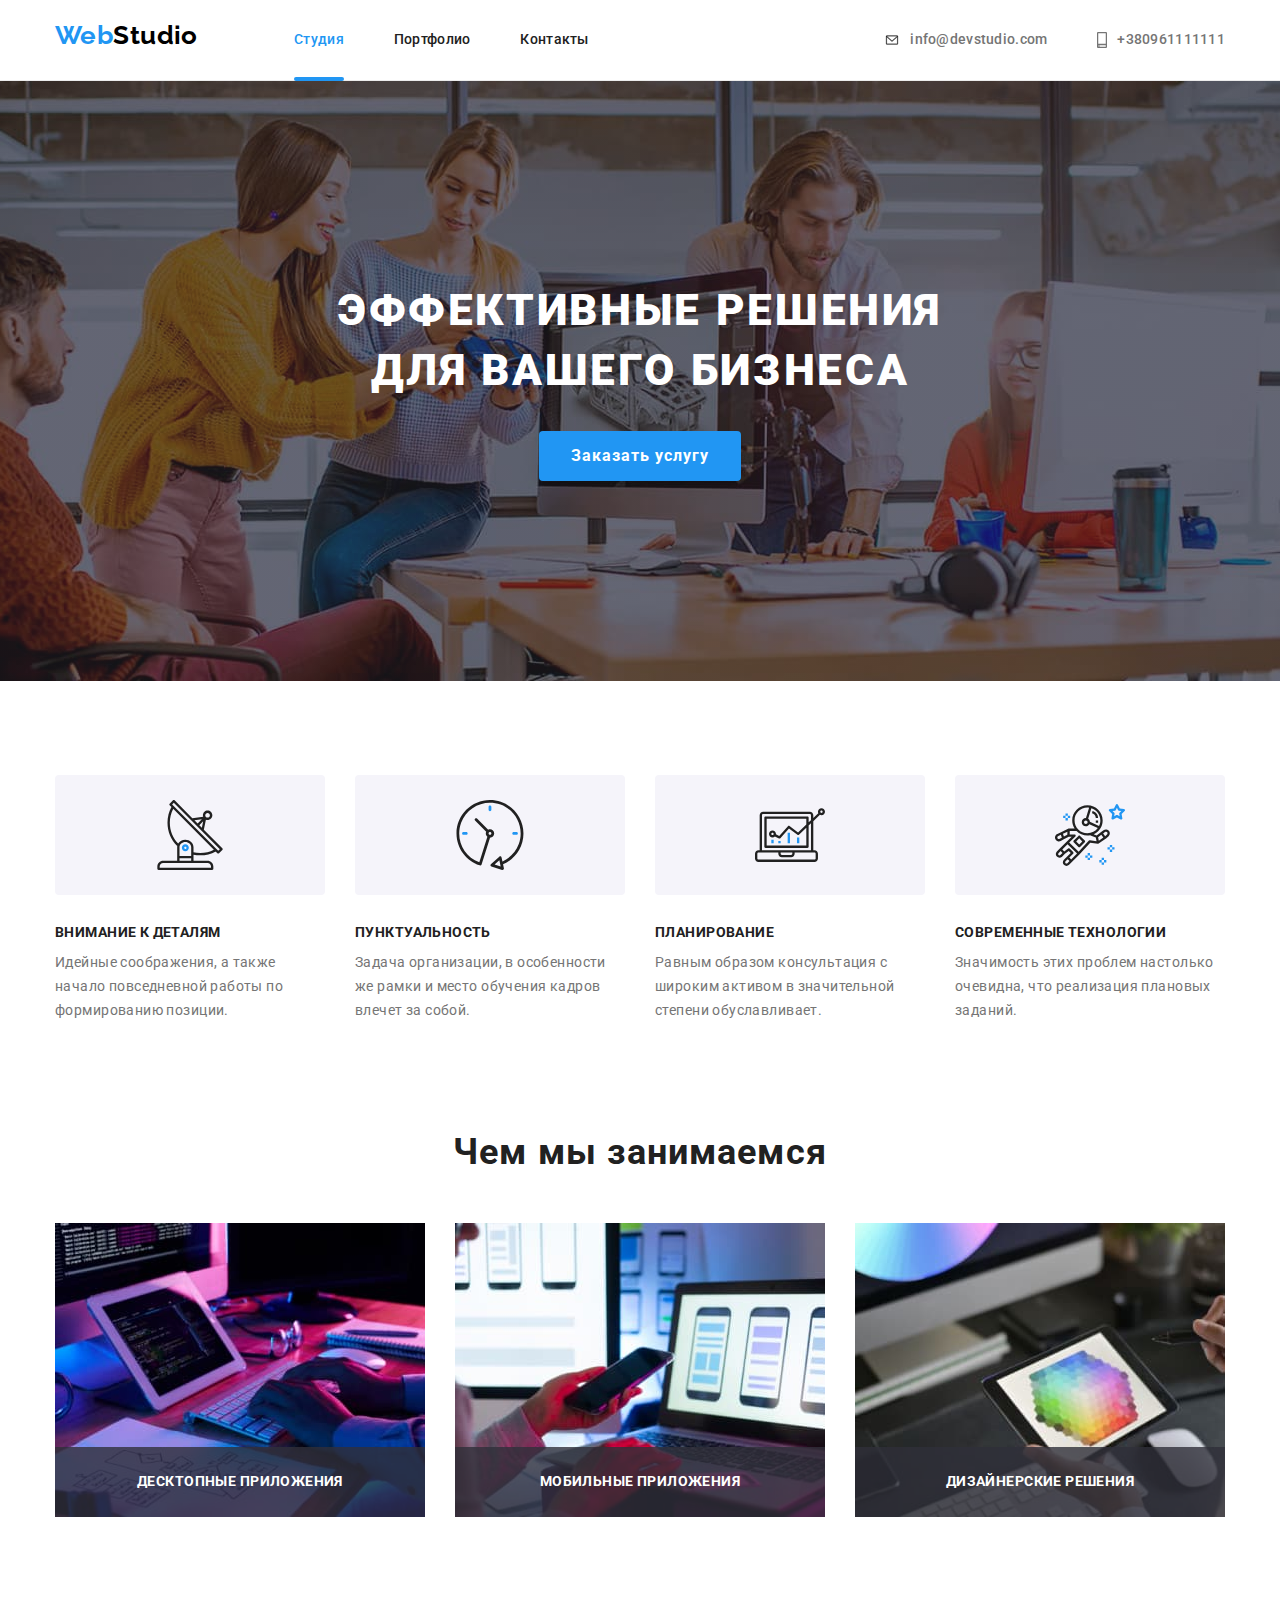
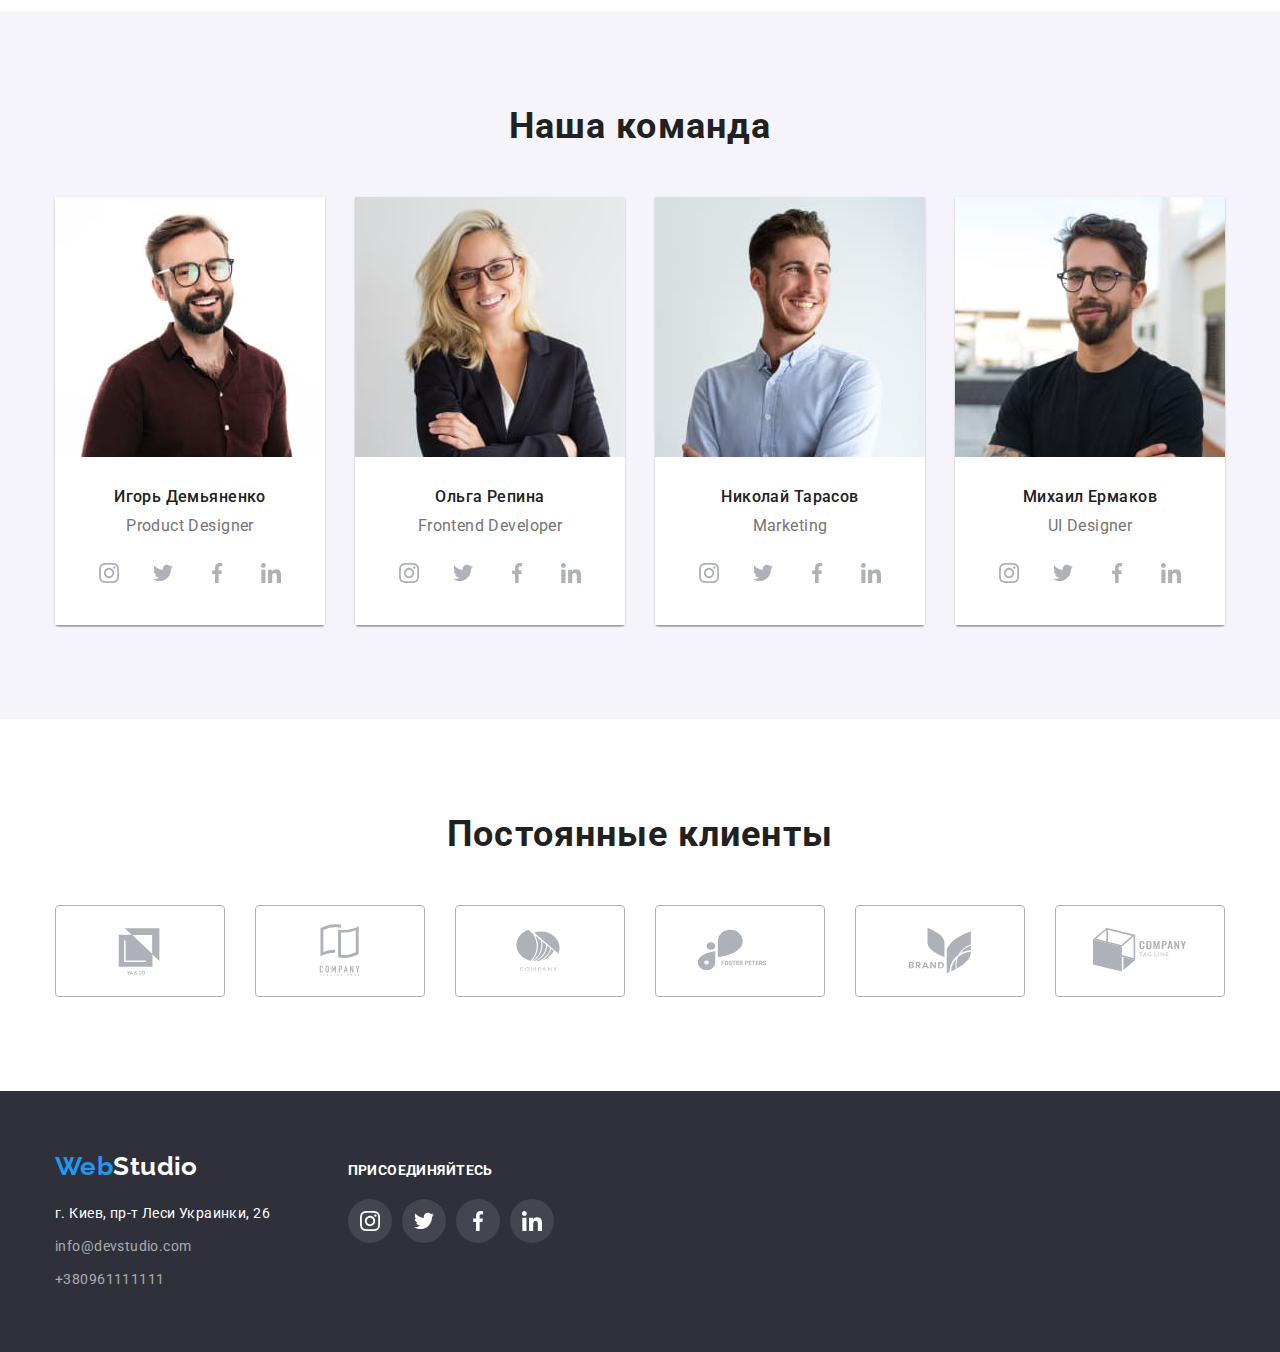
==== index.html @ c659d584 "start" ====
<!DOCTYPE html>
<html lang="ru">
  <head>
    <meta charset="UTF-8" />
    <meta http-equiv="X-UA-Compatible" content="IE=edge" />
    <meta name="viewport" content="width=device-width, initial-scale=1.0" />
    <title>Studio</title>

    <link rel="preconnect" href="https://fonts.gstatic.com" />
    <link
      href="https://fonts.googleapis.com/css2?family=Raleway:wght@700&family=Roboto:wght@400;500;700;900&display=swap"
      rel="stylesheet"
    />
    <link
      rel="stylesheet"
      href="https://cdnjs.cloudflare.com/ajax/libs/modern-normalize/1.0.0/modern-normalize.min.css"
    />
    <link rel="stylesheet" href="./css/styles.css" />
  </head>
  <body>
    <header class="page-header">
      <div class="conteiner main">
        <nav class="nav">
          <a class="link logo" href="#studio"
            ><span class="logo-part-one">Web</span><span class="logo-part-two">Studio</span>
          </a>

          <ul class="menu">
            <li class="menu-item"><a class="link menu-link current" href="#studio">Студия</a></li>
            <li class="menu-item"><a class="link menu-link" href="./portfolio.html">Портфолио</a></li>
            <li class="menu-item"><a class="link menu-link" href="#contacts">Контакты</a></li>
          </ul>
        </nav>

        <ul class="contacts">
          <li class="item address-item">
            <a class="link address-link" href="mailto:info@devstudio.com"
              ><svg class="icon-mail">
                <use href="./images/icons/icons.svg#icon-envelope"></use>
              </svg>
              info@devstudio.com</a
            >
          </li>
          <li class="item address-item">
            <a class="link address-link" href="tel:+380961111111">
              <svg class="icon-smartphone">
                <use href="./images/icons/icons.svg#icon-smartphone"></use>
              </svg>
              +380961111111
            </a>
          </li>
        </ul>
      </div>
    </header>

    <main>
      <!--Герой-->
      <section class="hero" id="studio">
        <div class="conteiner">
          <div class="hero-content">
            <h1 class="hero-title">Эффективные решения для вашего бизнеса</h1>
            <button class="hero-button" type="button" data-modal-open>Заказать услугу</button>
          </div>
        </div>
      </section>
      <!--Особенности-->
      <section class="section">
        <!--спрятать заголовок-->
        <div class="conteiner">
          <h2 class="section-title visually-hidden">Особенности</h2>
          <ul class="feature-list">
            <li class="feature-item icon-antenna">
              <div class="feature-icons">
                <svg class="feature-icon">
                  <use href="./images/icons/icons.svg#icon-antenna"></use>
                </svg>
              </div>
              <h3 class="feature-title">Внимание к деталям</h3>
              <p class="title-item">Идейные соображения, а также начало повседневной работы по формированию позиции.</p>
            </li>
            <li class="feature-item icon-clock">
              <div class="feature-icons">
                <svg class="feature-icon">
                  <use href="./images/icons/icons.svg#icon-clock"></use>
                </svg>
              </div>
              <h3 class="feature-title">Пунктуальность</h3>
              <p class="title-item">
                Задача организации, в особенности же рамки и место обучения кадров влечет за собой.
              </p>
            </li>
            <li class="feature-item icon-diagram">
              <div class="feature-icons">
                <svg class="feature-icon">
                  <use href="./images/icons/icons.svg#icon-diagram"></use>
                </svg>
              </div>
              <h3 class="feature-title">Планирование</h3>
              <p class="title-item">
                Равным образом консультация с широким активом в значительной степени обуславливает.
              </p>
            </li>
            <li class="feature-item icon-astronaut">
              <div class="feature-icons">
                <svg class="feature-icon">
                  <use href="./images/icons/icons.svg#icon-astronaut"></use>
                </svg>
              </div>
              <h3 class="feature-title">Современные технологии</h3>
              <p class="title-item">Значимость этих проблем настолько очевидна, что реализация плановых заданий.</p>
            </li>
          </ul>
        </div>
      </section>
      <!--Чем мы занимаемся-->
      <section class="work section">
        <div class="conteiner">
          <h2 class="section-title">Чем мы занимаемся</h2>
          <ul class="occupation-list">
            <li class="item occupation-item">
              <div class="occupation-img">
                <img src="./images/box1.jpg" alt="Компьютер" width="370" />
                <div class="work-text">
                  <p class="feature-title work">Десктопные приложения</p>
                </div>
              </div>
            </li>
            <li class="item occupation-item">
              <div class="occupation-img">
                <img src="./images/box2.jpg" alt="Ноутбук" width="370" />
                <div class="work-text">
                  <p class="feature-title work">Мобильные приложения</p>
                </div>
              </div>
            </li>
            <li class="item occupation-item">
              <div class="occupation-img">
                <img src="./images/box3.jpg" alt="Планшет" width="370" />
                <div class="work-text">
                  <p class="feature-title work">Дизайнерские решения</p>
                </div>
              </div>
            </li>
          </ul>
        </div>
      </section>

      <!--Команда-->
      <section class="team section">
        <div class="conteiner">
          <h2 class="section-title">Наша команда</h2>
          <ul class="list card-set team-list">
            <li class="item team-item">
              <img class="team-foto" src="./images/foto1.jpg" alt="Product Designer" width="270" />
              <div class="text-team">
                <h3 class="team-item-name">Игорь Демьяненко</h3>
                <p lang="en" class="team-item-position">Product Designer</p>
                <ul class="social-icons">
                  <li class="social-icons-item">
                    <a
                      href="https://www.instagram.com/"
                      class="social-icons-link"
                      target="_blank"
                      rel="noopener noreferrer"
                    >
                      <svg class="social-icons-svg">
                        <use href="./images/icons/icons.svg#icon-instagram"></use>
                      </svg>
                    </a>
                  </li>
                  <li class="social-icons-item">
                    <a
                      href="https://www.twitter.com/"
                      class="social-icons-link"
                      target="_blank"
                      rel="noopener noreferrer"
                    >
                      <svg class="social-icons-svg">
                        <use href="./images/icons/icons.svg#icon-twitter"></use>
                      </svg>
                    </a>
                  </li>
                  <li class="social-icons-item">
                    <a
                      href="https://www.facebook.com/ "
                      class="social-icons-link"
                      target="_blank"
                      rel="noopener noreferrer"
                    >
                      <svg class="social-icons-svg">
                        <use href="./images/icons/icons.svg#icon-facebook"></use>
                      </svg>
                    </a>
                  </li>
                  <li class="social-icons-item">
                    <a
                      href="https://www.linkedin.com/ "
                      class="social-icons-link"
                      target="_blank"
                      rel="noopener noreferrer"
                    >
                      <svg class="social-icons-svg">
                        <use href="./images/icons/icons.svg#icon-linkedin"></use>
                      </svg>
                    </a>
                  </li>
                </ul>
              </div>
            </li>
            <li class="item team-item">
              <img class="team-foto" src="./images/foto2.jpg" alt="Frontend Developer" width="270" />
              <div class="text-team">
                <h3 class="team-item-name">Ольга Репина</h3>
                <p lang="en" class="team-item-position">Frontend Developer</p>
                <ul class="social-icons">
                  <li class="social-icons-item">
                    <a
                      href="https://www.instagram.com/"
                      class="social-icons-link"
                      target="_blank"
                      rel="noopener noreferrer"
                    >
                      <svg class="social-icons-svg">
                        <use href="./images/icons/icons.svg#icon-instagram"></use>
                      </svg>
                    </a>
                  </li>
                  <li class="social-icons-item">
                    <a
                      href="https://www.twitter.com/"
                      class="social-icons-link"
                      target="_blank"
                      rel="noopener noreferrer"
                    >
                      <svg class="social-icons-svg">
                        <use href="./images/icons/icons.svg#icon-twitter"></use>
                      </svg>
                    </a>
                  </li>
                  <li class="social-icons-item">
                    <a
                      href="https://www.facebook.com/ "
                      class="social-icons-link"
                      target="_blank"
                      rel="noopener noreferrer"
                    >
                      <svg class="social-icons-svg">
                        <use href="./images/icons/icons.svg#icon-facebook"></use>
                      </svg>
                    </a>
                  </li>
                  <li class="social-icons-item">
                    <a
                      href="https://www.linkedin.com/ "
                      class="social-icons-link"
                      target="_blank"
                      rel="noopener noreferrer"
                    >
                      <svg class="social-icons-svg">
                        <use href="./images/icons/icons.svg#icon-linkedin "></use>
                      </svg>
                    </a>
                  </li>
                </ul>
              </div>
            </li>
            <li class="item team-item">
              <img class="team-foto" src="./images/foto3.jpg" alt="Marketing" width="270" />
              <div class="text-team">
                <h3 class="team-item-name">Николай Тарасов</h3>
                <p lang="en" class="team-item-position">Marketing</p>
                <ul class="social-icons">
                  <li class="social-icons-item">
                    <a
                      href="https://www.instagram.com/"
                      class="social-icons-link"
                      target="_blank"
                      rel="noopener noreferrer"
                    >
                      <svg class="social-icons-svg">
                        <use href="./images/icons/icons.svg#icon-instagram"></use>
                      </svg>
                    </a>
                  </li>
                  <li class="social-icons-item">
                    <a
                      href="https://www.twitter.com/"
                      class="social-icons-link"
                      target="_blank"
                      rel="noopener noreferrer"
                    >
                      <svg class="social-icons-svg">
                        <use href="./images/icons/icons.svg#icon-twitter"></use>
                      </svg>
                    </a>
                  </li>
                  <li class="social-icons-item">
                    <a
                      href="https://www.facebook.com/"
                      class="social-icons-link"
                      target="_blank"
                      rel="noopener noreferrer"
                    >
                      <svg class="social-icons-svg">
                        <use href="./images/icons/icons.svg#icon-facebook"></use>
                      </svg>
                    </a>
                  </li>
                  <li class="social-icons-item">
                    <a
                      href="https://www.linkedin.com/"
                      class="social-icons-link"
                      target="_blank"
                      rel="noopener noreferrer"
                    >
                      <svg class="social-icons-svg">
                        <use href="./images/icons/icons.svg#icon-linkedin"></use>
                      </svg>
                    </a>
                  </li>
                </ul>
              </div>
            </li>
            <li class="item team-item">
              <img class="team-foto" src="./images/foto4.jpg" alt="UI Designer" width="270" />
              <div class="text-team">
                <h3 class="team-item-name">Михаил Ермаков</h3>
                <p lang="en" class="team-item-position">UI Designer</p>
                <ul class="social-icons">
                  <li class="social-icons-item">
                    <a
                      href="https://www.instagram.com/"
                      class="social-icons-link"
                      target="_blank"
                      rel="noopener noreferrer"
                    >
                      <svg class="social-icons-svg">
                        <use href="./images/icons/icons.svg#icon-instagram"></use>
                      </svg>
                    </a>
                  </li>
                  <li class="social-icons-item">
                    <a
                      href="https://www.twitter.com/"
                      class="social-icons-link"
                      target="_blank"
                      rel="noopener noreferrer"
                    >
                      <svg class="social-icons-svg">
                        <use href="./images/icons/icons.svg#icon-twitter"></use>
                      </svg>
                    </a>
                  </li>
                  <li class="social-icons-item">
                    <a
                      href="https://www.facebook.com/"
                      class="social-icons-link"
                      target="_blank"
                      rel="noopener noreferrer"
                      ><svg class="social-icons-svg">
                        <use href="./images/icons/icons.svg#icon-facebook"></use>
                      </svg>
                    </a>
                  </li>
                  <li class="social-icons-item">
                    <a
                      href="https://www.linkedin.com/"
                      class="social-icons-link"
                      target="_blank"
                      rel="noopener noreferrer"
                      ><svg class="social-icons-svg">
                        <use href="./images/icons/icons.svg#icon-linkedin"></use>
                      </svg>
                    </a>
                  </li>
                </ul>
              </div>
            </li>
          </ul>
        </div>
      </section>
      <!--Клиенты-->
      <section class="section">
        <div class="conteiner">
          <h2 class="section-title">Постоянные клиенты</h2>
          <ul class="logo-icon-list list">
            <li class="logo-icon-item">
              <a href="" class="logo-icon-link" target="_blank" rel="noopener noreferrer">
                <svg class="icon-logo">
                  <use href="./images/icons/icons.svg#icon-logo1"></use>
                </svg>
              </a>
            </li>
            <li class="logo-icon-item">
              <a href="" class="logo-icon-link" target="_blank" rel="noopener noreferrer">
                <svg class="icon-logo">
                  <use href="./images/icons/icons.svg#icon-logo2"></use>
                </svg>
              </a>
            </li>
            <li class="logo-icon-item">
              <a href="" class="logo-icon-link" target="_blank" rel="noopener noreferrer">
                <svg class="icon-logo">
                  <use href="./images/icons/icons.svg#icon-logo3"></use>
                </svg>
              </a>
            </li>
            <li class="logo-icon-item">
              <a href="" class="logo-icon-link" target="_blank" rel="noopener noreferrer">
                <svg class="icon-logo">
                  <use href="./images/icons/icons.svg#icon-logo4"></use>
                </svg>
              </a>
            </li>
            <li class="logo-icon-item">
              <a href="" class="logo-icon-link" target="_blank" rel="noopener noreferrer">
                <svg class="icon-logo">
                  <use href="./images/icons/icons.svg#icon-logo5"></use>
                </svg>
              </a>
            </li>
            <li class="logo-icon-item">
              <a href="" class="logo-icon-link" target="_blank" rel="noopener noreferrer">
                <svg class="icon-logo">
                  <use href="./images/icons/icons.svg#icon-logo6"></use>
                </svg>
              </a>
            </li>
          </ul>
        </div>
      </section>
    </main>

    <footer class="footer" id="contacts">
      <div class="conteiner">
        <div class="footer-nav">
          <a class="logo-footer link" href="#studio" lang="en">
            <span class="logo-part-one">Web</span><span class="logo-part-t">Studio</span>
          </a>
          <address class="address">
            <ul class="footer-list">
              <li>
                <a class="link" href="https://goo.gl/maps/3yur5tBAN58PeFfx5" rel="noopener noreferrer"
                  >г. Киев, пр-т Леси Украинки, 26</a
                >
              </li>
              <li class="footer-contacts">
                <a class="link" href="mailto:info@devstudio.com"> info@devstudio.com </a>
              </li>
              <li class="footer-contacts">
                <a class="link" href="tel:+380961111111">+380961111111</a>
              </li>
            </ul>
          </address>
        </div>
        <div class="conect-box">
          <h3 class="feature-title conect">Присоединяйтесь</h3>
          <ul class="social-icons c-list">
            <li class="social-icons-item">
              <a
                href="https://www.instagram.com/"
                class="social-icons-link cl"
                target="_blank"
                rel="noopener noreferrer"
              >
                <svg class="social-icons-svg">
                  <use href="./images/icons/icons.svg#icon-instagram"></use>
                </svg>
              </a>
            </li>
            <li class="social-icons-item">
              <a href="https://www.twitter.com/" class="social-icons-link cl" target="_blank" rel="noopener noreferrer">
                <svg class="social-icons-svg">
                  <use href="./images/icons/icons.svg#icon-twitter"></use>
                </svg>
              </a>
            </li>
            <li class="social-icons-item">
              <a
                href="https://www.facebook.com/ "
                class="social-icons-link cl"
                target="_blank"
                rel="noopener noreferrer"
              >
                <svg class="social-icons-svg">
                  <use href="./images/icons/icons.svg#icon-facebook"></use>
                </svg>
              </a>
            </li>
            <li class="social-icons-item">
              <a
                href="https://www.linkedin.com/ "
                class="social-icons-link cl"
                target="_blank"
                rel="noopener noreferrer"
              >
                <svg class="social-icons-svg">
                  <use href="./images/icons/icons.svg#icon-linkedin"></use>
                </svg>
              </a>
            </li>
          </ul>
        </div>
      </div>
    </footer>
    <div class="backdrop is-hidden" data-modal>
      <div class="modal">
        <p></p>
        <button class="modal-close-button" type="button" data-modal-close>
          <svg class="close-black">
            <use href="./images/icons/icons.svg#icon-close"></use>
          </svg>
        </button>
      </div>
    </div>
    <script src="./js/modal.js"></script>
  </body>
</html>
---- css/styles.css ----
html {
  box-sizing: border-box;
}

*,
*::before,
*::after {
  box-sizing: inherit;
}

.conteiner {
  margin-left: auto;
  margin-right: auto;
  margin-top: 0;
  margin-bottom: 0;
  padding-right: 15px;
  padding-left: 15px;
  width: 1200px;
  /*outline: 2px solid blue;*/
}
:root {
  --primary-text-color: #212121;
  --hero-text-color: #ffffff;
  --accent-color: #2196f3;
  --logo-text-color: #000000;
  --secondary-text-color: #757575;
  --footer-contact-color: #ffffff99;

  --primary-bg-color: #ffffff;
  --secondary-bg-color: #f5f4fa;
  --footer-bg-color: #2f303a;
  --overlay-bg-color: rgba(33, 150, 243, 0.9);

  --primery-font-family: 'Roboto', sans-serif;
  --logo-font-family: 'Raleway', sans-serif;

  --header-border: #ececec;
  --portfolio-border: #eeeeee;

  --icon-color: #afb1b8;

  --duration: 250ms;
  --timing-function: cubic-bezier(0.4, 0, 0.2, 1);
}

body {
  background-color: var(--primary-bg-color);
  color: var(--primary-text-color);
  font-family: var(--primery-font-family);
  font-style: normal;
  font-weight: normal;
  font-size: 14px;
  letter-spacing: 0.03em;
}

h1,
h2,
h3,
p {
  margin-top: 0px;
}

.page-header .conteiner {
  display: flex;
  align-items: center;
  justify-content: flex-start;
}

.nav {
  margin-right: auto;
}

.header.section {
  padding-top: 0px;
}

.page-header {
  border-bottom-width: 1px;
  border-bottom-style: solid;
  border-bottom-color: var(--header-border);
}

/*Logo*/
.logo,
.logo-footer {
  font-family: var(--logo-font-family);
  text-decoration: none;
  font-size: 26px;
  line-height: 1.19;
  font-weight: 700;
}
.logo-part-one {
  color: var(--accent-color);
}
.logo-part-two {
  color: var(--logo-text-color);
}
.logo {
  display: inline-block;
  margin-right: 93px;
}

/*Menu */
ul {
  padding: 0;
  margin: 0;
  list-style: none;
  text-decoration: none;
}

.link {
  text-decoration: none;
}

.menu {
  display: inline-flex;
}

.menu .link {
  display: block;
  padding-top: 32px;
  padding-bottom: 32px;

  color: var(--primary-text-color);
  font-weight: 500;
  line-height: 1.14;
  letter-spacing: 0.02em;

  transition: color var(--duration) var(--timing-function);
}

.menu-item:not(:last-child) {
  /*outline: 1px solid red;*/
  margin-right: 50px;
}

.menu .link:hover,
.menu .link:focus,
.contacts .link:hover,
.contacts .link:focus,
.footer-list .link:hover,
.footer-list .link:focus {
  color: var(--accent-color);
}

.menu .link.current {
  color: var(--accent-color);
}

.menu-link {
  position: relative;
}

.menu-link::after {
  position: absolute;
  content: '';
  width: 100%;
  display: block;
  height: 4px;
  bottom: -1px;
  background-color: var(--accent-color);
  border-radius: 2px;
  opacity: 0;
}

.menu-link:after {
  opacity: 0;
}

.current::after {
  opacity: 1;
}

.menu-link:hover::after,
.menu-link:focus::after {
  opacity: 1;
}

/*Contacts*/
.contacts {
  display: inline-flex;
  font-style: inherit;
}
.contacts > .item {
  margin: 0px;
}

.contacts .item + .item {
  margin-left: 50px;
}
.contacts .link {
  color: var(--secondary-text-color);
  font-weight: 500;
  line-height: 1.14;
  letter-spacing: 0.02em;

  transition: color var(--duration) var(--timing-function);
}

.address-item:not(:last-child) {
  margin: 0px;
}

.address-link {
  display: flex;
  align-items: center;
}

.icon-mail {
  width: 16px;
  height: 12px;
  margin-right: 10px;
  stroke: currentColor;
}

.icon-smartphone {
  width: 10px;
  height: 16px;
  margin-right: 10px;
  stroke: currentColor;
}

/*Main*/
.hero {
  background-color: var(--footer-bg-color);
  max-width: 1600px;
  height: 600px;
  margin-right: auto;
  margin-left: auto;

  background-image: linear-gradient(to top left, rgba(47, 48, 58, 0.4), rgba(47, 48, 58, 0.4)),
    url('../images/hero.jpg');
  background-repeat: no-repeat;
  background-position: center;
  background-size: cover;
}

.conteiner .hero-content {
  padding-top: 200px;
  padding-bottom: 200px;
  margin-left: auto;
  margin-right: auto;
  text-align: center;
}

.hero-content {
  width: calc((100% / 12) * 7);
}

.hero-title {
  margin-bottom: 30px;
  color: var(--hero-text-color);
  font-weight: 900;
  font-size: 44px;
  line-height: 1.36;
  letter-spacing: 0.06em;
  text-transform: uppercase;
}

/*Button*/
.hero-button {
  margin-right: auto;
  margin-left: auto;
  min-width: 200px;
  min-height: 50px;
  padding: 10px 32px;
  display: flex;
  align-items: center;

  border-radius: 4px;
  border: none;
  font-style: inherit;
  font-weight: 700;
  font-size: 16px;
  line-height: 1.87;
  letter-spacing: 0.06em;
  color: var(--hero-text-color);
  background-color: var(--accent-color);
  box-shadow: 0px 4px 4px rgb(0 0 0 / 15%);
}

.button {
  padding: 6px 22px;
  color: var(--primary-text-color);
  border: 0px;
  background-color: var(--secondary-bg-color);
  cursor: pointer;
  font-family: inherit;
  font-weight: 500;
  font-size: 16px;
  line-height: 1.62;
  text-align: center;
  letter-spacing: 0.03em;
  border-radius: 4px;

  transition: background-color var(--duration) var(--timing-function), color var(--duration) var(--timing-function),
    box-shadow var(--duration) var(--timing-function);
}

.button:hover,
.button:focus {
  color: var(--hero-text-color);
  background-color: var(--accent-color);
  box-shadow: 0px 3px 1px rgba(0, 0, 0, 0.1), 0px 1px 2px rgba(0, 0, 0, 0.08), 0px 2px 2px rgba(0, 0, 0, 0.12);
}

/*Feature*/
.section {
  padding-top: 94px;
  padding-bottom: 94px;
}

.team {
  background-color: var(--secondary-bg-color);
}

.section-title {
  margin-bottom: 50px;
  text-align: center;
  font-weight: 700;
  font-size: 36px;
  line-height: 1.17;
  letter-spacing: 0.03em;
}

.feature-list {
  display: flex;
  flex-wrap: nowrap;
  padding: 0px;
  margin: 0px;
  margin-top: -30px;
  margin-left: -30px;
}

.feature-list > .feature-item {
  flex-basis: calc((100% - 4 * 30px) / 4);
  margin-top: 30px;
  margin-left: 30px;
}

.feature-title {
  margin-top: 0;
  margin-bottom: 10px;
  font-weight: 700;
  font-size: 14px;
  line-height: 1.14;
  text-transform: uppercase;
}

/*Feature-icons*/
.feature-icons {
  display: flex;
  justify-content: center;
  align-items: center;
  margin-bottom: 30px;
  width: 270px;
  height: 120px;
  border: 1px solid transparent;
  background-color: var(--secondary-bg-color);
  border-radius: 4px;
}

.feature-icon {
  width: 70px;
  height: 70px;
}

/*Occupation*/

.work.section {
  padding-top: 0px;
}

.occupation-list {
  display: flex;
  flex-wrap: wrap;

  margin-top: -30px;
  margin-left: -30px;
}

.occupation-list > .item {
  flex-basis: calc((100% - 3 * 30px) / 3);
  text-align: center;
}

.occupation-img {
  position: relative;
}

img {
  display: block;
  height: auto;
  max-width: 100%;
}

.work-text {
  display: flex;
  align-items: center;
  justify-content: center;
  position: absolute;

  background-color: rgba(47, 48, 58, 0.8);
  color: var(--hero-text-color);
  width: 100%;
  bottom: 0px;
  height: 70px;
}

.feature-title.work {
  color: var(--hero-text-color);
  margin-bottom: 0;
}

/*Team*/
.item {
  margin-top: 30px;
  margin-left: 30px;
}

.card-set {
  display: flex;
  flex-wrap: wrap;
  margin-top: -30px;
  margin-left: -30px;
}

.team-item {
  flex-basis: calc((100% - 4 * 30px) / 4);

  box-shadow: 0px 1px 3px rgba(0, 0, 0, 0.12), 0px 1px 1px rgba(0, 0, 0, 0.14), 0px 2px 1px rgba(0, 0, 0, 0.2);
  border-radius: 0px 0px 4px 4px;
}

.team-foto {
  margin-top: 0;
}

.title-item {
  margin-top: 0;
  line-height: 1.71;
}

.text-team {
  padding-top: 30px;
  padding-bottom: 30px;
  text-align: center;
  background-color: var(--hero-text-color);
}

.team-item-name {
  margin-top: 0;
  margin-bottom: 10px;
  font-weight: 500;
  font-size: 16px;
  line-height: 1.19;
}

.team-item-position {
  margin-bottom: 0;
  font-size: 16px;
  line-height: 1.19;
}

.title-item,
.team-item-position,
.work-title-item {
  color: var(--secondary-text-color);
}

.visually-hidden {
  position: absolute;
  width: 1px;
  height: 1px;
  margin: -1px;
  border: 0;
  padding: 0;
  white-space: nowrap;
  clip-path: inset(100%);
  clip: rect(0 0 0 0);
  overflow: hidden;
}

/*Social*/
.social-icons-item:not(:last-child) {
  margin-right: 10px;
}

.social-icons-link {
  margin-top: 16px;
  display: flex;
  align-items: center;
  justify-content: center;
  width: 44px;
  height: 44px;
  border-radius: 50%;
  background-color: var(--primary-bg-color);
  color: var(--icon-color);

  transition: background-color var(--duration) var(--timing-function), color var(--duration) var(--timing-function);
}

.social-icons-link:hover .social-icons-svg,
.social-icons-link:focus .social-icons-svg {
  fill: var(--hero-text-color);
}

.social-icons-link:hover,
.social-icons-link:focus,
.social-icons-link.cl:hover,
.social-icons-link.cl:focus {
  background-color: var(--accent-color);
}

.social-icons {
  display: inline-flex;
}

.social-icons-svg {
  width: 20px;
  height: 20px;
  fill: currentColor;
}

/* Постоянные клиенты */
.logo-icon-list {
  display: inline-flex;
}

.logo-icon-item:not(:last-child) {
  margin-right: 30px;
}

.logo-icon-link {
  display: flex;
  justify-content: center;
  align-items: center;
  width: 170px;
  height: 92px;
  border: 1px solid var(--icon-color);
  box-sizing: border-box;
  border-radius: 4px;
  color: var(--icon-color);

  transition-property: color border-color;
  transition-duration: var(--duration);
  transition-timing-function: var(--timing-function);
}

.logo-icon-link:hover,
.logo-icon-link:focus {
  border: 1px solid var(--accent-color);
  color: var(--accent-color);
}

.icon-logo {
  width: 106px;
  height: 60px;
  fill: currentColor;
}

/*FOOTER*/
.footer .conteiner {
  display: flex;
  align-items: baseline;
}

.logo-footer.link {
  margin: 0px;
}

.footer {
  background-color: var(--footer-bg-color);
  padding-top: 60px;
  padding-bottom: 60px;
}

.footer-nav {
  width: calc(100% / 12 * 3);
}

.footer .link {
  color: var(--hero-text-color);
}

.address {
  margin: 20px 0px 0px;
}

.footer-list {
  font-style: normal;
  line-height: 1.71;
}

.footer-contacts .link {
  color: var(--footer-contact-color);
}
.footer-list .link {
  transition: color var(--duration) var(--timing-function);
}

.footer-contacts {
  margin-top: 9px;
}

.logo-part-t {
  color: var(--hero-text-color);
}

.conect-box {
  width: calc(100% / 12 * 3);
  justify-content: center;
  align-content: center;
}

.feature-title.conect {
  color: var(--hero-text-color);
  margin-bottom: 20px;
}

.social-icons.c-list {
  display: flex;
}

.social-icons-link.cl {
  background-color: rgba(255, 255, 255, 0.1);
  color: var(--hero-text-color);
  margin-top: 0px;
}

/*PORTFOLIO*/
.btn-p {
  margin-top: 0;
  margin-bottom: 50px;
  text-align: center;
}

.button {
  font-weight: 500;
  font-size: 16px;
  line-height: 1.62;
  text-align: center;
  letter-spacing: 0.03em;
  border-radius: 4px;
  padding: 6px 22px;
}

.button-list {
  display: inline-flex;
  margin-right: auto;
  margin-left: auto;
}

.button-list .button {
  display: block;
}

.button-item:not(:last-child) {
  margin-right: 8px;
}

.works-foto {
  display: block;
  max-width: 100%;
  height: auto;
}

.portfolio-item {
  flex-basis: calc((100% - 3 * 30px) / 3);

  margin-left: 30px;
  margin-top: 30px;
}

.portfolio-link {
  display: block;
  transition: box-shadow var(--duration) var(--timing-function);
}

.portfolio-link:hover,
.portfolio-link:focus {
  border: 1px solid var(--primary-white-color);
  box-shadow: 0px 1px 1px rgba(0, 0, 0, 0.12), 0px 4px 4px rgba(0, 0, 0, 0.06), 1px 4px 6px rgba(0, 0, 0, 0.16);
}

.portfolio-list {
  padding: 0px;
  margin: 0px;
  list-style: none;
  display: flex;
  flex-wrap: wrap;

  margin-left: -30px;
  margin-top: -30px;
}

.portfolio-content {
  padding: 20px 0 20px 24px;
  background: var(--primary-bg-color);
  border-right: 1px solid var(--portfolio-border);
  border-bottom: 1px solid var(--portfolio-border);
  border-left: 1px solid var(--portfolio-border);
}

.work-title {
  color: var(--primary-text-color);
  margin-bottom: 4px;
  font-weight: 700;
  font-size: 18px;
  line-height: 2;
  letter-spacing: 0.06em;
}

.work-title-item {
  margin-bottom: 0;
  font-size: 16px;
  line-height: 1.87;
}

/*Overlay*/
.box {
  position: relative;
  width: 100%;
  height: 100%;
  margin-left: auto;
  margin-right: auto;
  overflow: hidden;
}

.box:hover .overlay {
  transform: translatey(0);
}

.overlay {
  position: absolute;
  top: 0;
  bottom: 0;
  width: 100%;
  height: 100%;
  background-color: var(--overlay-bg-color);

  transform: translatey(100%);
  transition: transform var(--duration) var(--timing-function);
}

.overlay > p {
  color: var(--hero-text-color);

  margin: 0;
  padding-top: 63px;
  padding-right: 24px;
  padding-bottom: 63px;
  padding-left: 24px;

  font-size: 18px;
  line-height: 1.56;
}

/*Backdrop*/

.backdrop {
  position: fixed;
  top: 0;
  left: 0;
  width: 100%;
  height: 100%;
  background: rgba(0, 0, 0, 0.2);
  overflow: auto;
}

.is-hidden {
  opacity: 0;
  visibility: hidden;
  pointer-events: none;
}

.modal {
  position: absolute;
  top: 50%;
  left: 50%;
  transform: translate(-50%, -50%) scale(1);
  width: 100%;
  max-width: 528px;
  min-height: 581px;
  padding: 40px 30px;
  background-color: var(--primary-bg-color);
  border-radius: 4px;

  transition: transform var(--duration) var(--timing-function);
}

.close-black {
  width: 11px;
  height: 11px;
}

.modal-close-button {
  position: absolute;
  top: 8px;
  right: 8px;
  display: inline-block;
  border: 1px solid rgba(0, 0, 0, 0.1);
  border-radius: 50%;
  width: 30px;
  height: 30px;

  background-color: var(--primary-bg-color);
}
.feature-icons {
  display: flex;
  justify-content: center;
  align-items: center;
  margin-bottom: 30px;
  width: 270px;
  height: 120px;
  border: 1px solid transparent;
  background-color: var(--secondary-bg-color);
  border-radius: 4px;
}
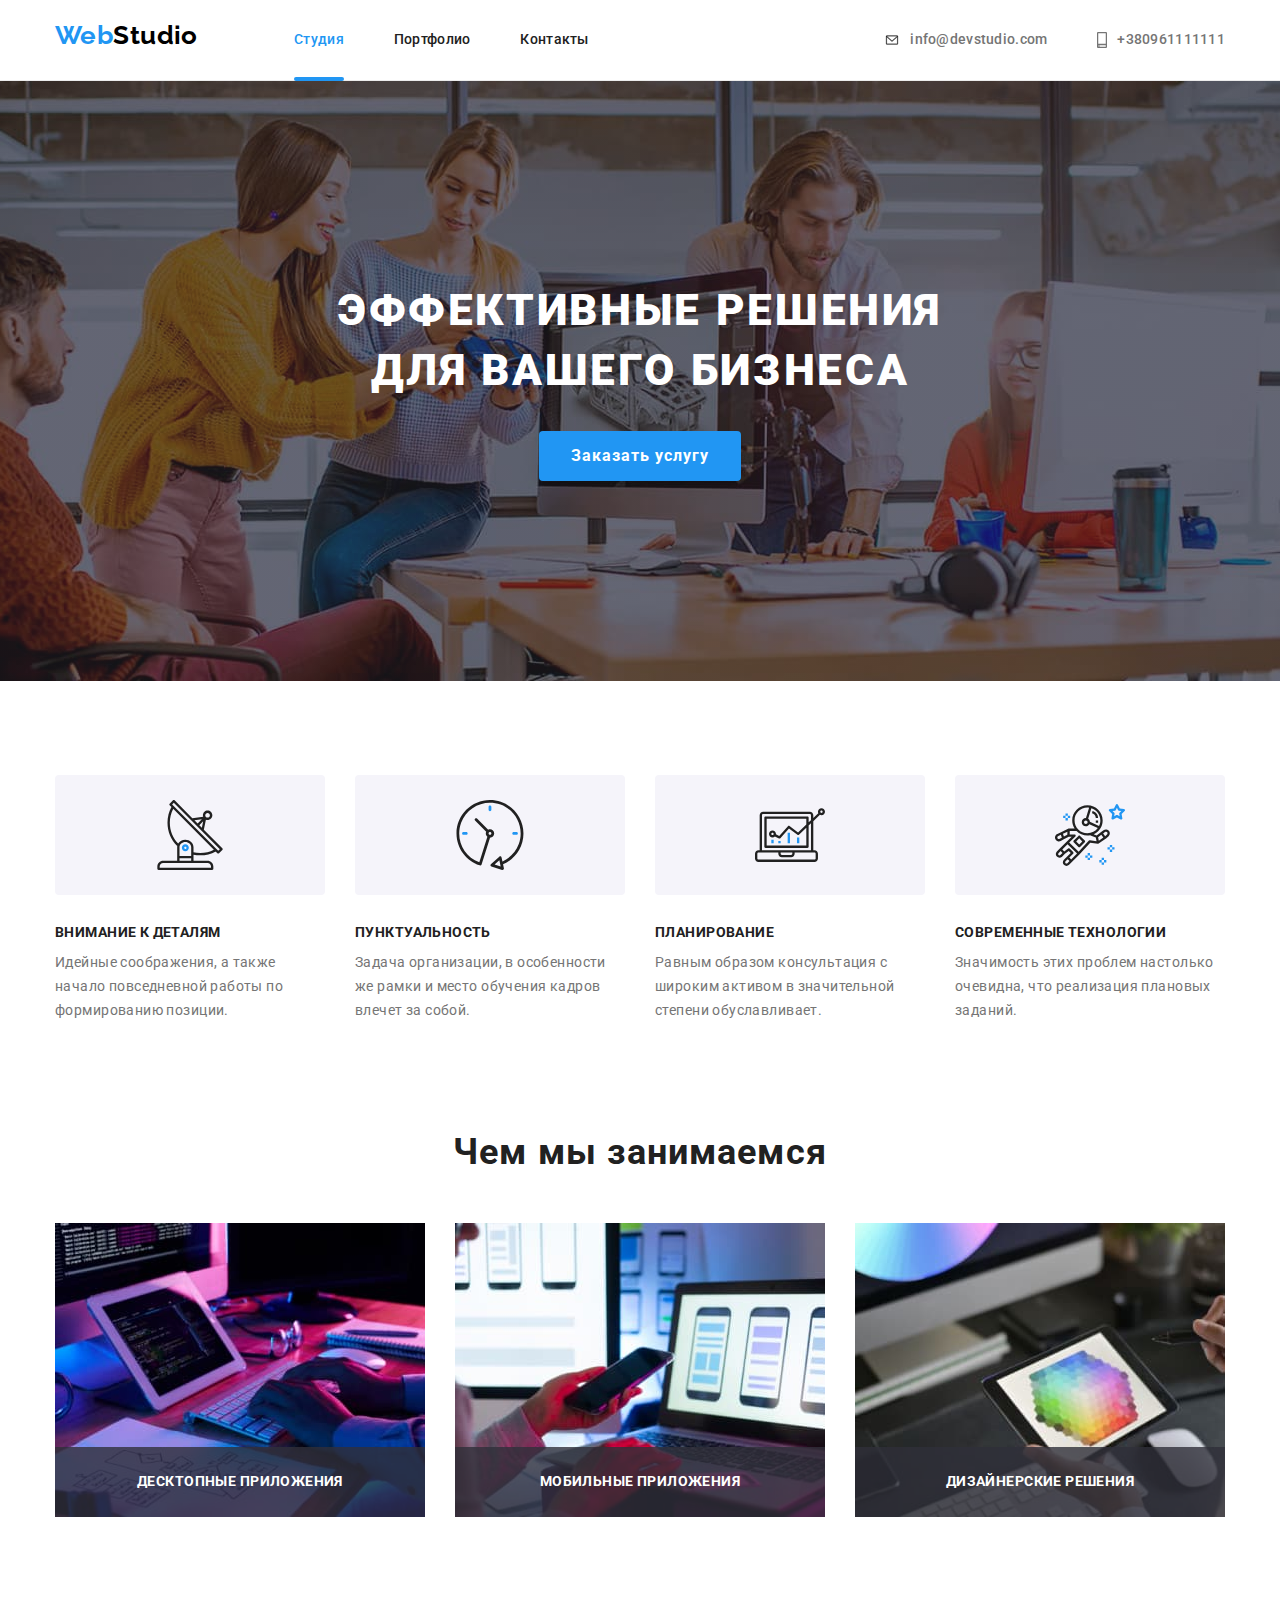
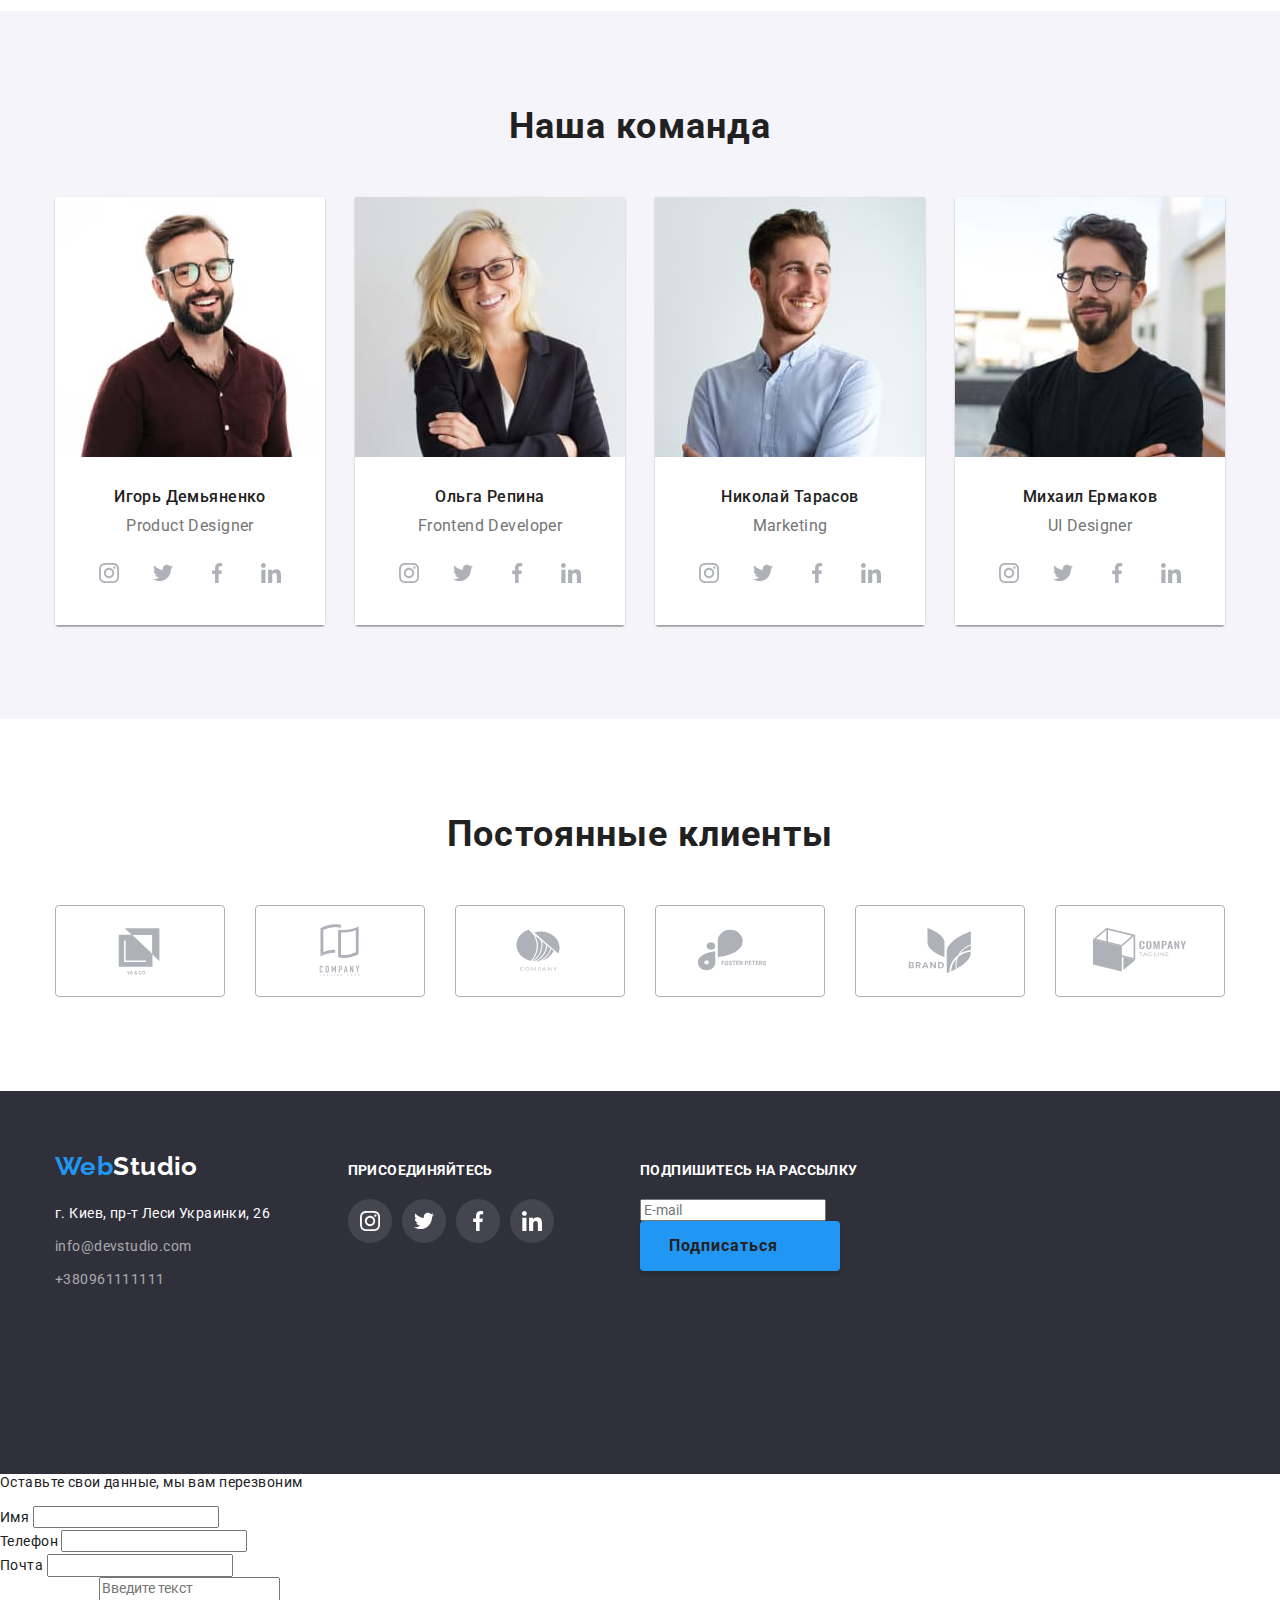
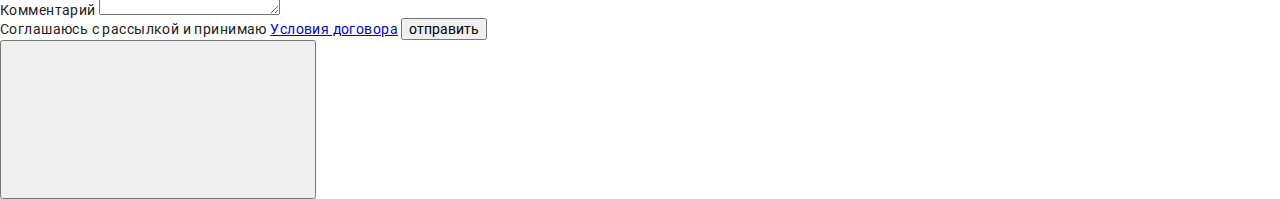
==== commit 674f64d9: "html+" ====
--- a/index.html
+++ b/index.html
@@ -501,14 +501,72 @@
             </li>
           </ul>
         </div>
+        <div class="subskribe">
+          <h3 class="feature-title conect">Подпишитесь на рассылку</h3>
+          <div class="footer-form">
+            <div class="footer-form-item">
+              <label for="footer-email" class="footer-form-label"></label>
+              <input type="email" name="email" placeholder="E-mail" class="footer-form-input" id="footer-email" />
+            </div>
+            <button type="submit" class="footer-submit-button">
+              Подписаться
+              <svg class="submit-icon">
+                <use href="./images/icons/icons.svg#icon-"></use>
+              </svg>
+            </button>
+          </div>
+        </div>
       </div>
     </footer>
     <div class="backdrop is-hidden" data-modal>
       <div class="modal">
-        <p></p>
+        <form action="" class="js-speaker-form">
+          <div class="form-group" role="group" aria-labelledby="contact-details-head">
+            <p class="form-title" id="contacts-details-head">Оставьте свои данные, мы вам перезвоним</p>
+            <div class="form-item">
+              <label for="user-name">Имя</label>
+              <input type="text" name="name" class="form-input" id="user-name" />
+              <svg class="icon-form" width="18px" height="18px">
+                <use href="./images/icons/icons.svg#icon- "></use>
+              </svg>
+            </div>
+            <div class="form-item">
+              <label for="user-tel">Телефон</label>
+              <input type="text" name="tel" class="form-input" id="user-tel" />
+              <svg class="icon-form" width="18px" height="18px">
+                <use href="./images/icons/icons.svg#icon- "></use>
+              </svg>
+            </div>
+            <div class="form-item">
+              <label for="user-email">Почта</label>
+              <input type="text" name="email" class="form-input" id="user-email" />
+              <svg class="icon-form" width="18px" height="18px">
+                <use href="./images/icons/icons.svg#icon- "></use>
+              </svg>
+            </div>
+
+            <div class="form-item">
+              <label for="user-comment">Комментарий</label>
+              <textarea
+                name="comment"
+                placeholder="Введите текст"
+                class="form-input-cooment"
+                id="user-comment"
+              ></textarea>
+            </div>
+            <label class="field">
+              <input type="checkbox" name="user-checkbox" class="checkbox visually-hidden" id="checkbox" />
+              <label class="checkbox-label" for="checkbox">
+                Соглашаюсь с рассылкой и принимаю <a href="#" class="checkbox-link">Условия договора</a></label
+              >
+
+              <button type="submit" class="btn">отправить</button>
+            </label>
+          </div>
+        </form>
         <button class="modal-close-button" type="button" data-modal-close>
           <svg class="close-black">
-            <use href="./images/icons/icons.svg#icon-close"></use>
+            <use href="./images/icons/icons.svg#icon-"></use>
           </svg>
         </button>
       </div>
--- a/css/styles.css
+++ b/css/styles.css
@@ -628,6 +628,50 @@
   margin-top: 0px;
 }
 
+.footer-submit-button {
+
+  display: inline-block;
+  
+  padding-top: 10px;
+  padding-bottom: 10px;
+  padding-left: 29px;
+   
+    
+width: 200px;
+  height: 50px;
+  background: var(--accent-color);
+  box-shadow: 0px 4px 4px rgba(0, 0, 0, 0.15);
+  border-radius: 4px;
+  border: none;
+
+  font-weight: 700;
+    font-size: 16px;
+    line-height: 1.87;
+    letter-spacing: 0.06em;
+    cursor: pointer;
+}
+
+.footer-submit-button {
+    position: relative;
+    padding-left: 29px;
+    padding-top: 10px;
+    padding-bottom: 10px;
+    padding-right: 62px;
+    display: inline-block;
+    color: var(--primary-white-color);
+    background-color: var(--accent-color);
+    border-color: var(--accent-color);
+    font-weight: 700;
+    font-size: 16px;
+    line-height: 1.87;
+    letter-spacing: 0.06em;
+    cursor: pointer;
+    width: 200px;
+    height: 50px;
+    border: none;
+    border-radius: 4px;
+    box-shadow: 0px 4px 4px rgb(0 0 0 / 15%);
+    transition: background-color 250ms cubic-bezier(0.4, 0, 0.2, 1);
 /*PORTFOLIO*/
 .btn-p {
   margin-top: 0;
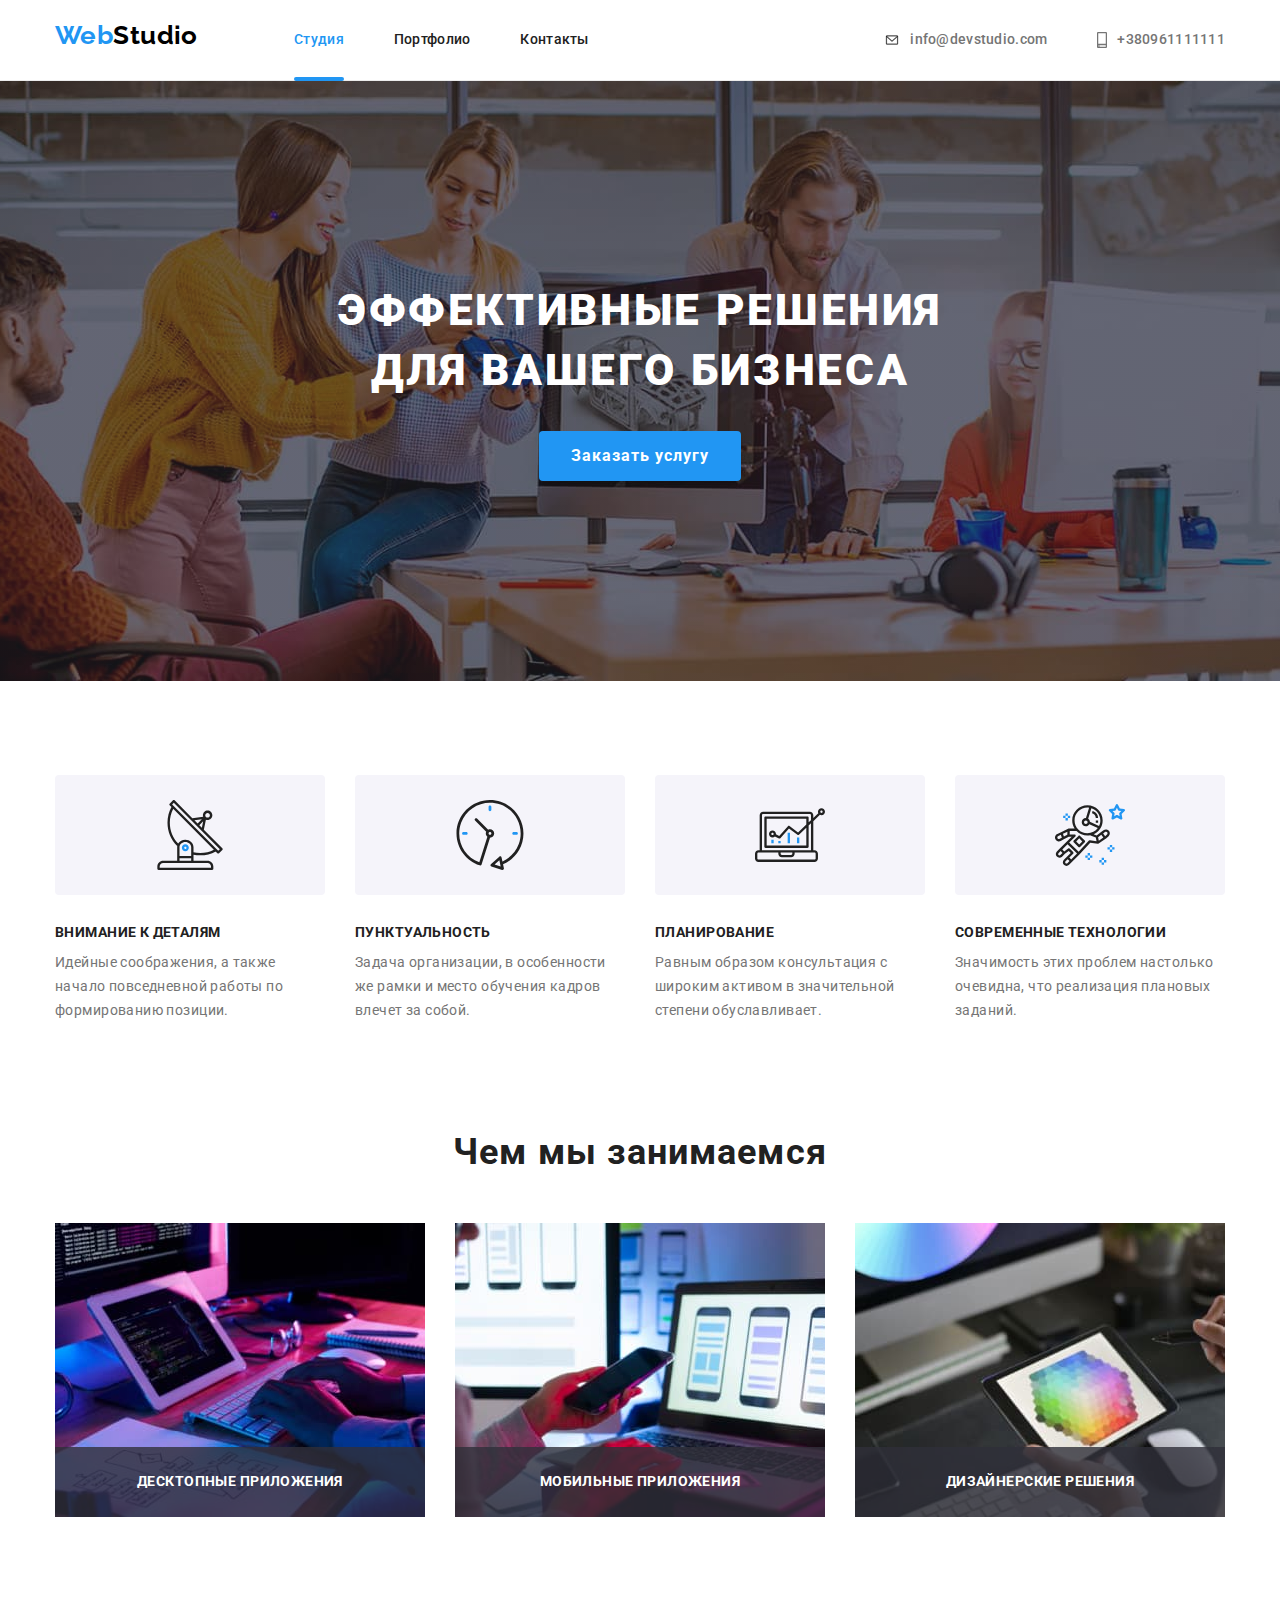
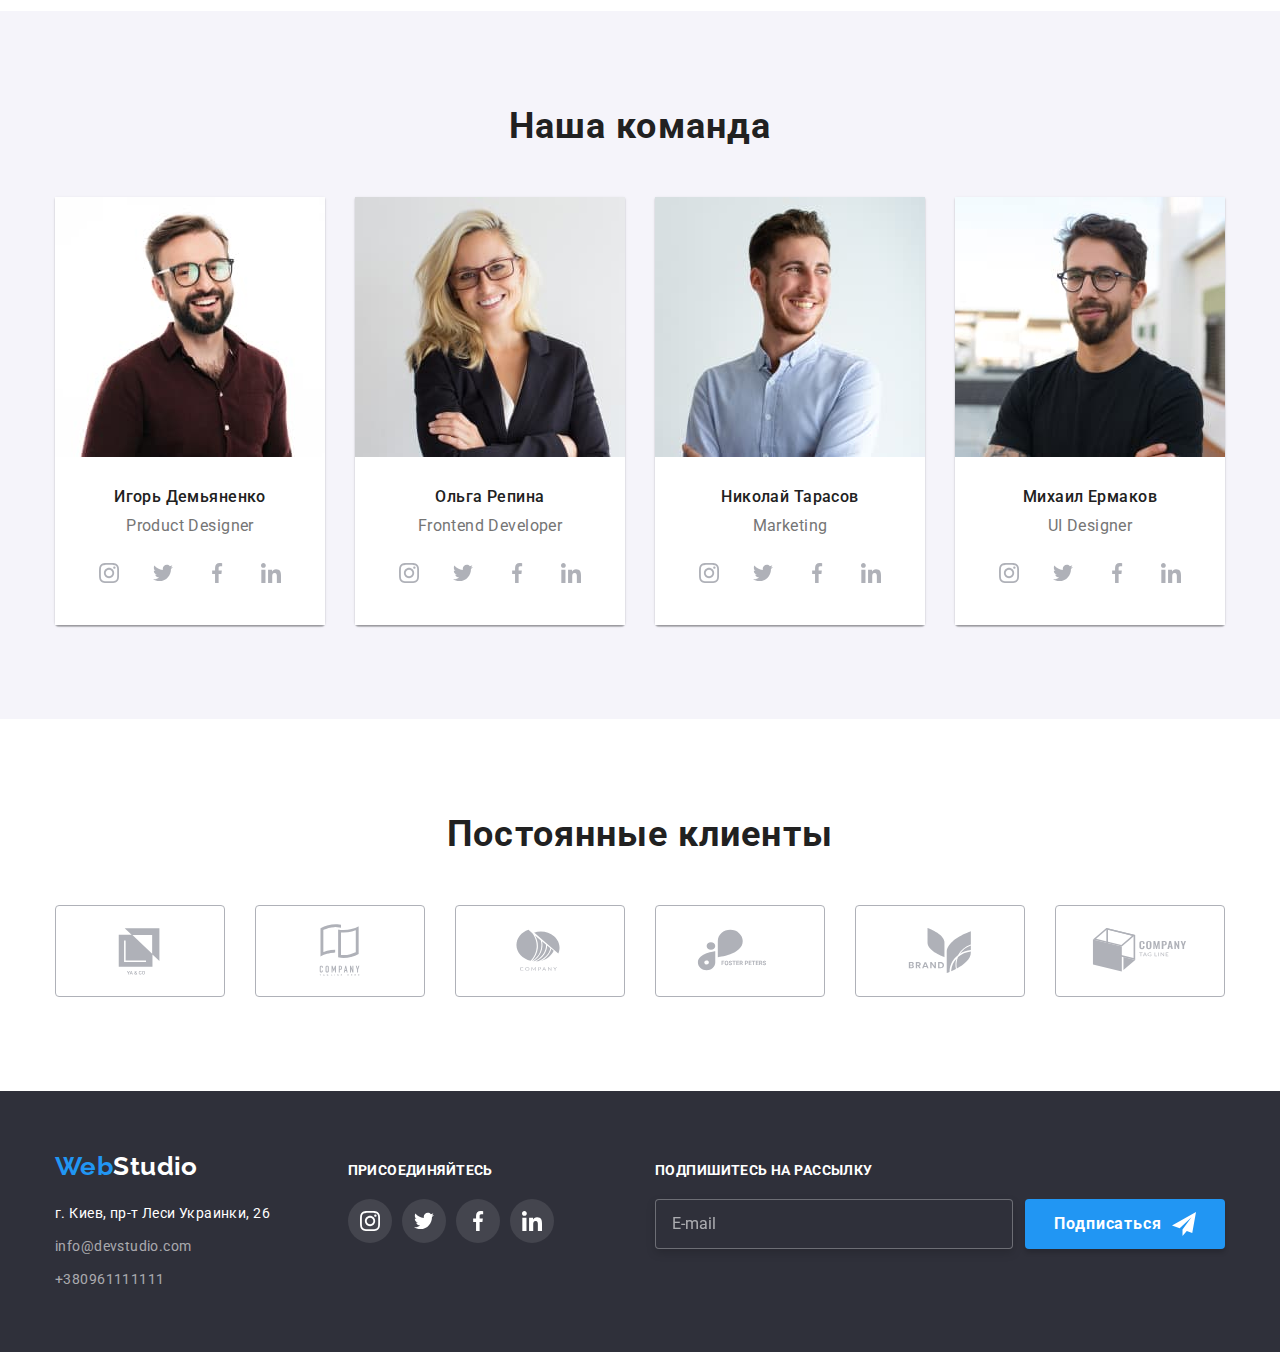
==== commit c7b366f0: "+ modal forma" ====
--- a/index.html
+++ b/index.html
@@ -501,7 +501,7 @@
             </li>
           </ul>
         </div>
-        <div class="subskribe">
+        <div class="subscribe-box">
           <h3 class="feature-title conect">Подпишитесь на рассылку</h3>
           <div class="footer-form">
             <div class="footer-form-item">
@@ -510,8 +510,8 @@
             </div>
             <button type="submit" class="footer-submit-button">
               Подписаться
-              <svg class="submit-icon">
-                <use href="./images/icons/icons.svg#icon-"></use>
+              <svg class="submit-icon" width="24px" height="24px">
+                <use href="./images/icons/icons.svg#icon-send"></use>
               </svg>
             </button>
           </div>
@@ -520,53 +520,61 @@
     </footer>
     <div class="backdrop is-hidden" data-modal>
       <div class="modal">
-        <form action="" class="js-speaker-form">
-          <div class="form-group" role="group" aria-labelledby="contact-details-head">
-            <p class="form-title" id="contacts-details-head">Оставьте свои данные, мы вам перезвоним</p>
+        <form class="js-speaker-form">
+          <div class="form-group" role="group" aria-labelby="contact-details-head">
+            <p class="form-title" id="contact-details-head">Оставьте свои данные, мы вам перезвоним</p>
             <div class="form-item">
-              <label for="user-name">Имя</label>
+              <label for="user-name" class="form-label">Имя </label>
               <input type="text" name="name" class="form-input" id="user-name" />
               <svg class="icon-form" width="18px" height="18px">
-                <use href="./images/icons/icons.svg#icon- "></use>
+                <use href="./images/icons/icons.svg#icon-person"></use>
               </svg>
             </div>
             <div class="form-item">
-              <label for="user-tel">Телефон</label>
-              <input type="text" name="tel" class="form-input" id="user-tel" />
+              <label for="user-tel" class="form-label">Телефон</label>
+              <input type="tel" name="tel" class="form-input" id="user-tel" />
               <svg class="icon-form" width="18px" height="18px">
-                <use href="./images/icons/icons.svg#icon- "></use>
+                <use href="./images/icons/icons.svg#icon-phone"></use>
               </svg>
             </div>
             <div class="form-item">
-              <label for="user-email">Почта</label>
-              <input type="text" name="email" class="form-input" id="user-email" />
+              <label for="user-email" class="form-label">Почта</label>
+              <input type="email" name="email" class="form-input" id="user-email" />
               <svg class="icon-form" width="18px" height="18px">
-                <use href="./images/icons/icons.svg#icon- "></use>
+                <use href="./images/icons/icons.svg#icon-email"></use>
               </svg>
             </div>
-
             <div class="form-item">
-              <label for="user-comment">Комментарий</label>
+              <label for="user-comment" class="form-label">Комментарий</label>
               <textarea
                 name="comment"
                 placeholder="Введите текст"
-                class="form-input-cooment"
+                class="form-input-comment"
                 id="user-comment"
               ></textarea>
             </div>
+
             <label class="field">
-              <input type="checkbox" name="user-checkbox" class="checkbox visually-hidden" id="checkbox" />
-              <label class="checkbox-label" for="checkbox">
-                Соглашаюсь с рассылкой и принимаю <a href="#" class="checkbox-link">Условия договора</a></label
-              >
-
-              <button type="submit" class="btn">отправить</button>
+              <input class="checkbox" type="checkbox" name="agreement" required />
+              <span class="check"></span>
+              <svg class="icon-check" width="16" height="15">
+                <use href="./images/icons/icons.svg#icon-check"></use>
+              </svg>
+              <p class="field-label">
+                Соглашаюсь с рассылкой и принимаю
+                <a class="license-contract" href="">Условия договора</a>
+              </p>
             </label>
+
+            <div class="button-thumb">
+              <button type="submit" class="submit-button">Отправить</button>
+            </div>
           </div>
         </form>
+
         <button class="modal-close-button" type="button" data-modal-close>
           <svg class="close-black">
-            <use href="./images/icons/icons.svg#icon-"></use>
+            <use href="./images/icons/icons.svg#icon-close"></use>
           </svg>
         </button>
       </div>
--- a/css/styles.css
+++ b/css/styles.css
@@ -628,50 +628,81 @@
   margin-top: 0px;
 }
 
+/*subscribe-box*/
+
+.subscribe-box {
+  margin-left: auto;
+}
+
+.footer-form {
+  display: flex;
+}
+
+.footer-form-input {
+  width: 358px;
+  height: 50px;
+
+  margin-right: 12px;
+  padding: 15px 16px;
+
+  border: 1px solid rgba(255, 255, 255, 0.3);
+  filter: drop-shadow(0px 4px 4px rgba(0, 0, 0, 0.15));
+  border-radius: 4px;
+
+  color: var(--primary-bg-color);
+  background-color: var(--footer-bg-color);
+}
+
+.footer-form-input::placeholder {
+  display: flex;
+  align-items: center;
+
+  font-weight: 400;
+  font-size: 16px;
+  line-height: 1.25;
+  color: rgba(255, 255, 255, 0.6);
+}
+
 .footer-submit-button {
-
-  display: inline-block;
-  
+  position: relative;
+  display: flex;
+  justify-content: center;
+  align-items: center;
+
   padding-top: 10px;
   padding-bottom: 10px;
-  padding-left: 29px;
-   
-    
-width: 200px;
+
+  width: 200px;
   height: 50px;
-  background: var(--accent-color);
+
+  color: var(--hero-text-color);
+  background-color: var(--accent-color);
+  border-color: var(--accent-color);
+
   box-shadow: 0px 4px 4px rgba(0, 0, 0, 0.15);
   border-radius: 4px;
   border: none;
 
   font-weight: 700;
-    font-size: 16px;
-    line-height: 1.87;
-    letter-spacing: 0.06em;
-    cursor: pointer;
-}
-
-.footer-submit-button {
-    position: relative;
-    padding-left: 29px;
-    padding-top: 10px;
-    padding-bottom: 10px;
-    padding-right: 62px;
-    display: inline-block;
-    color: var(--primary-white-color);
-    background-color: var(--accent-color);
-    border-color: var(--accent-color);
-    font-weight: 700;
-    font-size: 16px;
-    line-height: 1.87;
-    letter-spacing: 0.06em;
-    cursor: pointer;
-    width: 200px;
-    height: 50px;
-    border: none;
-    border-radius: 4px;
-    box-shadow: 0px 4px 4px rgb(0 0 0 / 15%);
-    transition: background-color 250ms cubic-bezier(0.4, 0, 0.2, 1);
+  font-size: 16px;
+  line-height: 1.87;
+  letter-spacing: 0.06em;
+  cursor: pointer;
+  transition: background-color 250ms cubic-bezier(0.4, 0, 0.2, 1); /**/
+}
+
+.footer-submit-button:hover {
+  background-color: var(--accent-color);
+}
+
+.submit-icon {
+  margin-left: 10px;
+  top: 13px;
+  bottom: 13px;
+
+  fill: var(--primary-bg-color);
+}
+
 /*PORTFOLIO*/
 .btn-p {
   margin-top: 0;
@@ -723,7 +754,7 @@
 
 .portfolio-link:hover,
 .portfolio-link:focus {
-  border: 1px solid var(--primary-white-color);
+  border: 1px solid var(--portfolio-border);
   box-shadow: 0px 1px 1px rgba(0, 0, 0, 0.12), 0px 4px 4px rgba(0, 0, 0, 0.06), 1px 4px 6px rgba(0, 0, 0, 0.16);
 }
 
@@ -826,7 +857,7 @@
   width: 100%;
   max-width: 528px;
   min-height: 581px;
-  padding: 40px 30px;
+
   background-color: var(--primary-bg-color);
   border-radius: 4px;
 
@@ -850,6 +881,7 @@
 
   background-color: var(--primary-bg-color);
 }
+
 .feature-icons {
   display: flex;
   justify-content: center;
@@ -861,3 +893,179 @@
   background-color: var(--secondary-bg-color);
   border-radius: 4px;
 }
+
+.form-group {
+  display: flex;
+  flex-direction: column;
+  padding-left: 40px;
+  padding-right: 40px;
+}
+.form-title {
+  margin-bottom: 12px;
+  padding-top: 40px;
+
+  font-weight: 700;
+  font-size: 20px;
+  line-height: 1.15;
+  text-align: center;
+  letter-spacing: 0.03em;
+
+  color: var(--primary-text-color);
+}
+.form-item {
+  position: relative;
+
+  display: flex;
+  flex-direction: column;
+  margin-bottom: 10px;
+}
+.form-label {
+  margin-bottom: 4px;
+
+  font-weight: 400;
+  font-size: 12px;
+  line-height: 1.17;
+  letter-spacing: 0.01em;
+
+  color: var(--additional-text-color);
+
+  text-align: left;
+}
+.form-input {
+  height: 40px;
+
+  padding-left: 42px;
+  padding-right: 12px;
+
+  border: 1px solid rgba(33, 33, 33, 0.2);
+  box-sizing: border-box;
+  border-radius: 4px;
+  transition: border-color 250ms cubic-bezier(0.4, 0, 0.2, 1), fill 250ms cubic-bezier(0.4, 0, 0.2, 1);
+}
+.form-input:hover,
+.form-input:focus {
+  border-color: var(--accent-color);
+  cursor: pointer;
+  outline: none;
+}
+.form-input:hover + .icon-form,
+.form-input:focus + .icon-form {
+  fill: var(--accent-color);
+}
+.icon-form {
+  position: absolute;
+  top: 50%;
+  left: 12px;
+  transition: fill 250ms cubic-bezier(0.4, 0, 0.2, 1);
+}
+.form-input-comment {
+  padding: 12px 16px;
+  margin-bottom: 20px;
+  height: 120px;
+  resize: none;
+  border: 1px solid rgba(33, 33, 33, 0.2);
+  box-sizing: border-box;
+  border-radius: 4px;
+}
+.form-input-comment:hover,
+.form-input-comment:focus {
+  border-color: var(--accent-color);
+  cursor: pointer;
+  outline: none;
+}
+.form-input-comment::placeholder {
+  font-family: Roboto;
+  font-weight: 400;
+  font-size: 12px;
+  line-height: 1.17;
+  letter-spacing: 0.01em;
+
+  color: rgba(117, 117, 117, 0.5);
+}
+.field {
+  display: flex;
+  align-items: center;
+  flex-direction: row;
+  position: relative;
+
+  justify-content: center;
+
+  margin-bottom: 30px;
+}
+.checkbox {
+  /* -webkit-appearance: none;
+  -moz-appearance: none;
+  appearance: none;
+  position: absolute; */
+
+  position: absolute;
+  width: 1px;
+  height: 1px;
+  margin: -1px;
+  border: 0;
+  padding: 0;
+  clip: rect(0 0 0 0);
+  overflow: hidden;
+}
+.check {
+  display: inline-block;
+  width: 16px;
+  height: 15px;
+  margin-right: 8px;
+  border: 2px solid var(--primary-text-color);
+  border-radius: 2px;
+}
+.icon-check {
+  position: absolute;
+  top: 25%;
+  left: 12px;
+  /* transform: translateY(-50%); */
+  opacity: 0;
+  fill: var(--primary-bg-color);
+  transition: opacity 250ms cubic-bezier(0.4, 0, 0.2, 1), scale 250ms cubic-bezier(0.4, 0, 0.2, 1);
+}
+.checkbox:checked + .check {
+  border-color: transparent;
+  background-color: var(--accent-color);
+}
+.checkbox:checked ~ .icon-check {
+  opacity: 1;
+  transform: scale(1.2);
+}
+.field-label {
+  margin-bottom: 0;
+  align-items: center;
+  font-weight: 400;
+  font-size: 14px;
+  line-height: 1.71;
+
+  color: var(--additional-text-color);
+}
+.license-contract {
+  color: var(--accent-color);
+}
+.button-thumb {
+  text-align: center;
+}
+
+.submit-button {
+  display: inline-block;
+  color: var(--hero-text-color);
+  background-color: var(--accent-color);
+  border-color: var(--accent-color);
+  font-weight: 700;
+  font-size: 16px;
+  line-height: 1.87;
+  letter-spacing: 0.06em;
+  cursor: pointer;
+  width: 200px;
+  height: 50px;
+  border: none;
+  border-radius: 4px;
+  box-shadow: 0px 4px 4px rgba(0, 0, 0, 0.15);
+
+  transition: background-color 250ms cubic-bezier(0.4, 0, 0.2, 1);
+}
+.submit-button:hover {
+  background-color: var(--accent-color);
+}
